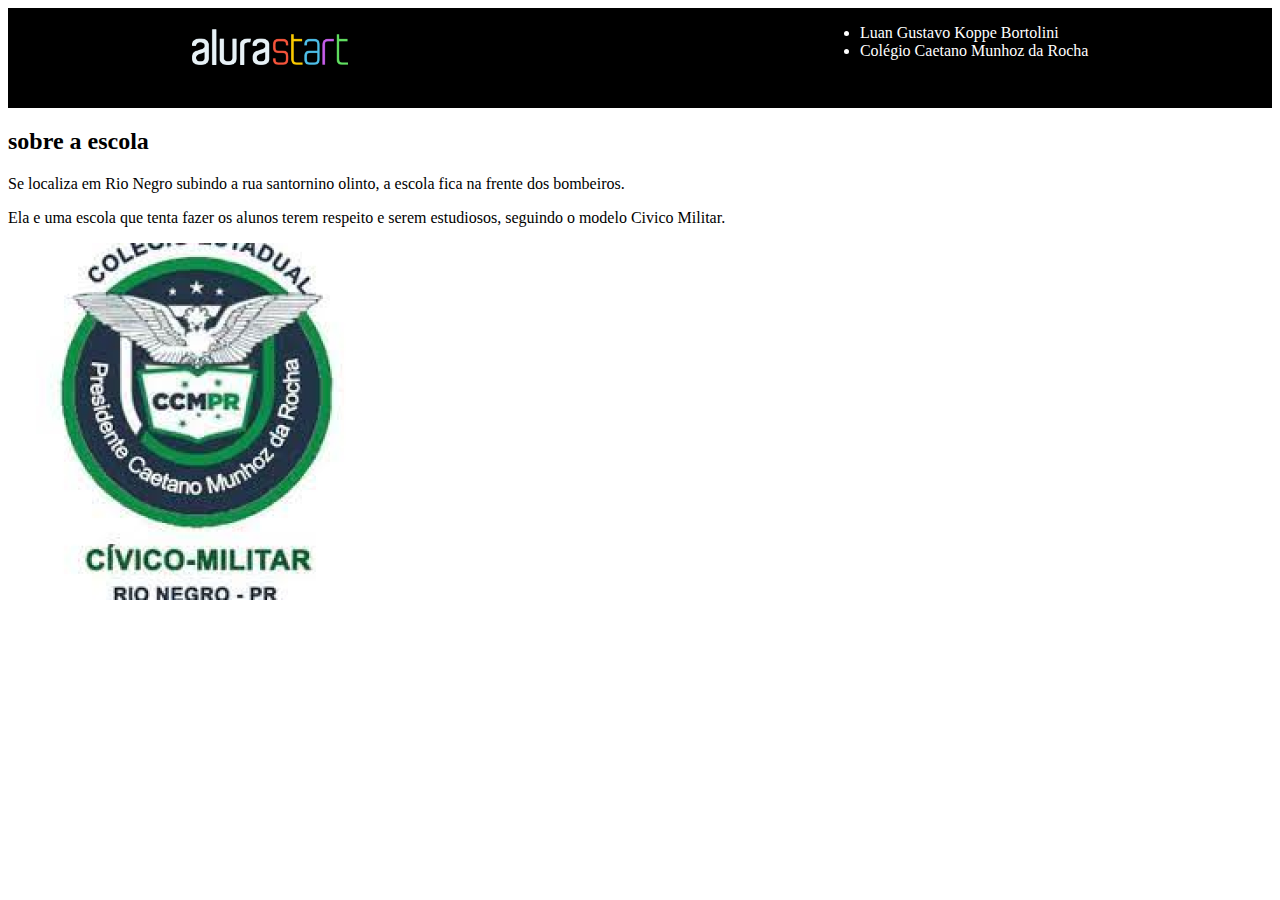
==== index.html @ e08c47ab "Add files via upload" ====
<!DOCTYPE html>
<html lang="en">
<head>
    <meta charset="UTF-8">
    <meta http-equiv="X-UA-Compatible" content="IE=edge">
    <meta name="viewport" content="width=device-width, initial-scale=1.0">
    <title>sitezinho maneiro</title>
    <link rel="stylesheet" href="style.css">
</head>
<body>
    <header class="partecima">
        <h1><img src="alurastart logo 1.png" class="logo-cabecalho"alt="alurastart"> </h1>
            <ul class="lista-cabecalho">
                <li>Luan Gustavo Koppe Bortolini</li>
                <li>Colégio Caetano Munhoz da Rocha</li>
                </ul>
    </header>
    <section class="escola">
    <h2 class="titulodaescola">sobre a escola</h2>   
    <p class="escolatexto1">Se localiza em Rio Negro subindo a rua santornino olinto, a escola fica na frente dos bombeiros.</p> 
    <p class="escolatexto2">Ela e uma escola que tenta fazer os alunos terem respeito e serem estudiosos, seguindo o modelo Civico Militar.</p> 
    <img src="Formula-amico 1 (1).png" alt="colegio">
    
    </section>   
</body>
---- style.css ----
header{
    background-color:#000000;
    color: white;
    display: flex;
    justify-content:space-around;
    height: 100px;
}

.logo-cabecalho{
width: 60% ;

}
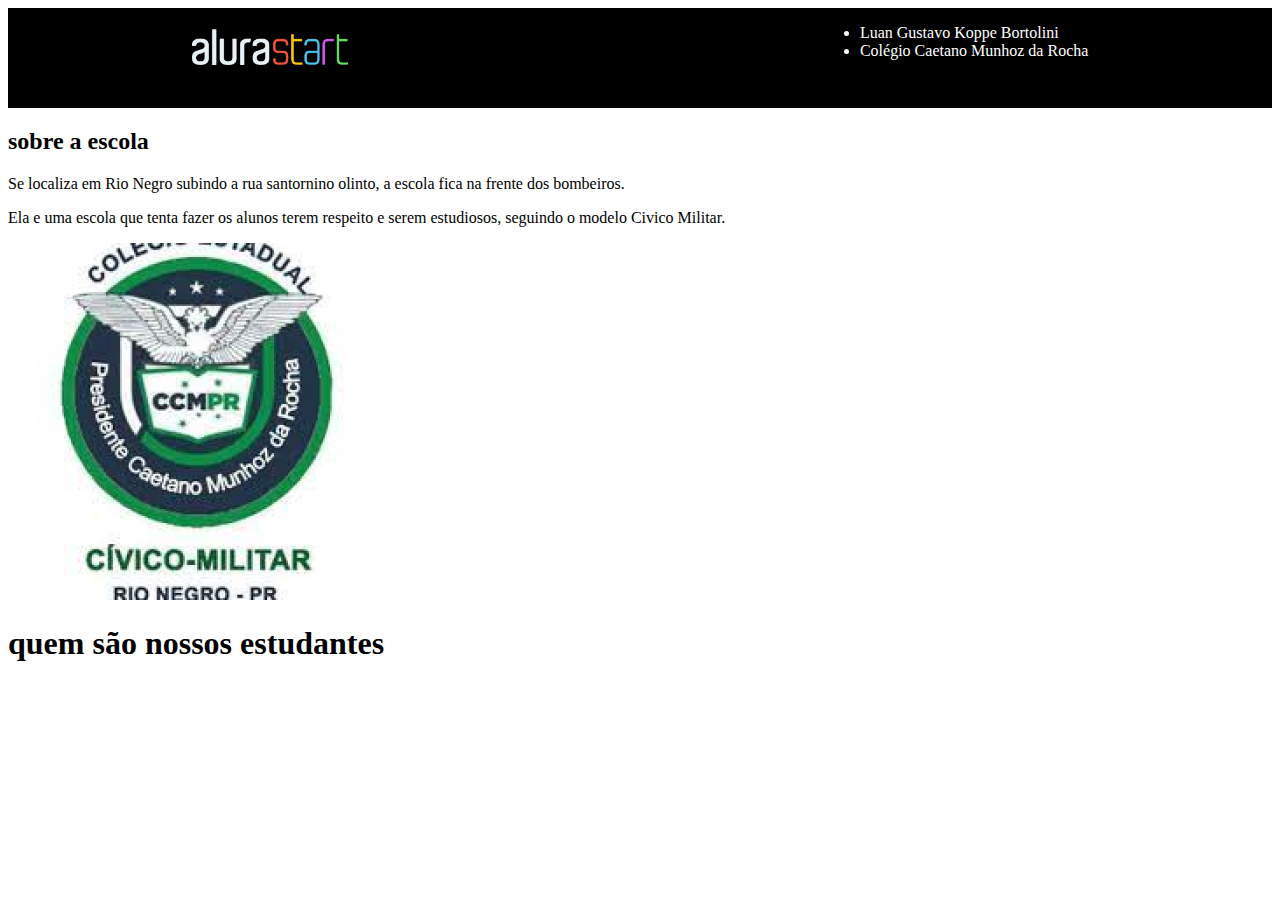
==== commit 3ec05c35: "Add files via upload" ====
--- a/index.html
+++ b/index.html
@@ -15,11 +15,19 @@
                 <li>Colégio Caetano Munhoz da Rocha</li>
                 </ul>
     </header>
-    <section class="escola">
+     <section class="escola">
+        <div>
     <h2 class="titulodaescola">sobre a escola</h2>   
     <p class="escolatexto1">Se localiza em Rio Negro subindo a rua santornino olinto, a escola fica na frente dos bombeiros.</p> 
     <p class="escolatexto2">Ela e uma escola que tenta fazer os alunos terem respeito e serem estudiosos, seguindo o modelo Civico Militar.</p> 
-    <img src="Formula-amico 1 (1).png" alt="colegio">
-    
-    </section>   
+    <img class="escolaimagem"src="Formula-amico 1 (1).png" alt="colegio"> 
+
+      <div>
+      </section> 
+      <section class="estudante">
+        <h1 class="estudante-titulo">quem são nossos estudantes</h1>
+        <img class="andre" src
+
+
+      </section>
 </body>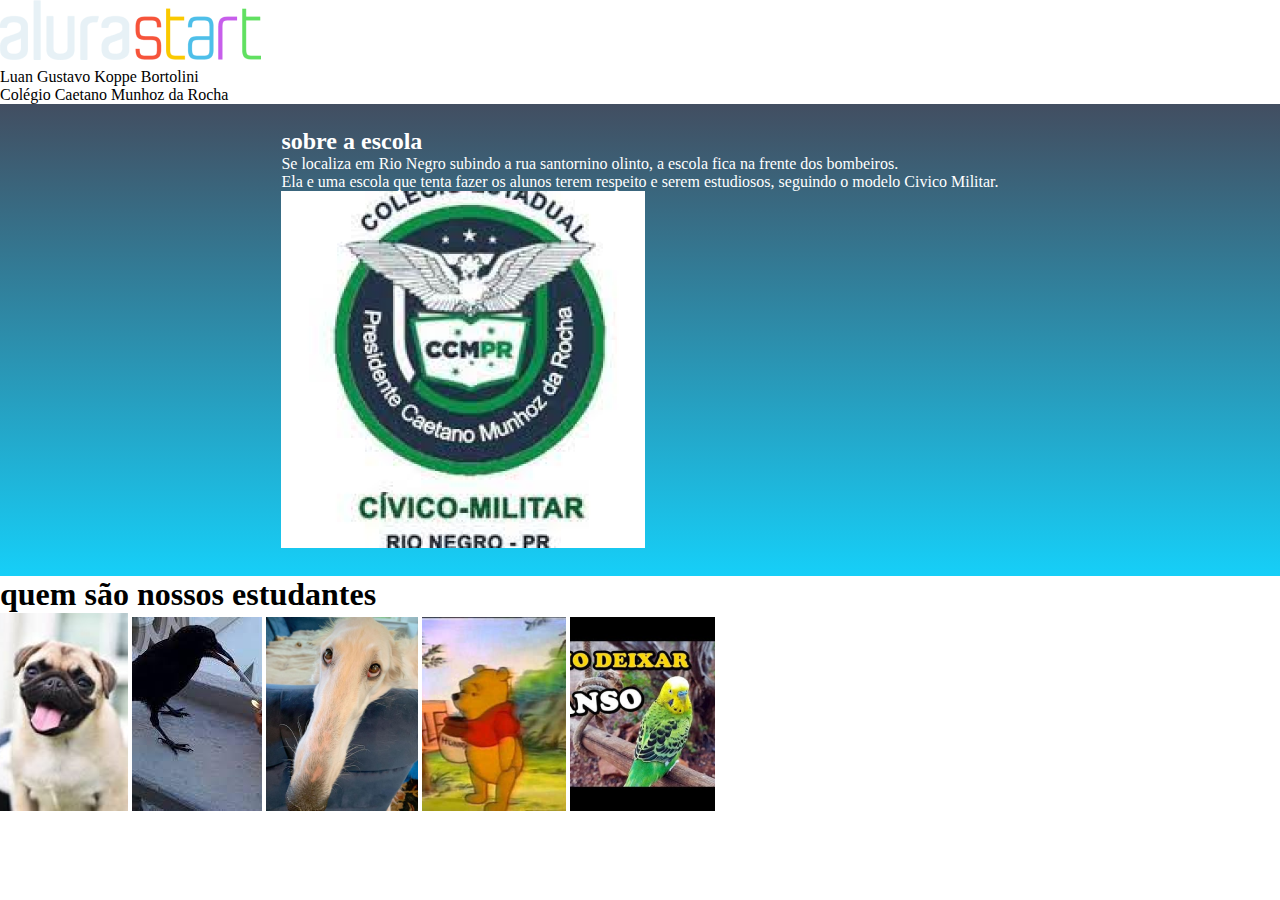
==== commit cf0ce5e5: "Add files via upload" ====
--- a/index.html
+++ b/index.html
@@ -26,7 +26,12 @@
       </section> 
       <section class="estudante">
         <h1 class="estudante-titulo">quem são nossos estudantes</h1>
-        <img class="andre" src
+        <img class="andre" src="image 1.png" alt="imagemandre">
+        <img class="brunno" src="image 2 (1).png" alt="imagebrunno">
+        <img class="fernando" src="image 3.png" alt="imagefernando">
+        <img class="gabriela" src="image 4.png" alt="imagegabriela">
+        <img class="graziele" src="image 5.png" alt="imagegraziele">
+        <img class=""
 
 
       </section>
--- a/style.css
+++ b/style.css
@@ -1,12 +1,74 @@
-header{
-    background-color:#000000;
+* {
+    margin: 0;
+    padding: 0;
+}
+
+.cabecalho {
+    background-color: #424E61;
     color: white;
     display: flex;
-    justify-content:space-around;
-    height: 100px;
+    justify-content: space-around;
+    align-items: center;
+    padding: 24px 0;
 }
 
-.logo-cabecalho{
-width: 60% ;
+.cabecalho-imagem{
+    width: 15%;
+}
 
+.cabecalho-lista-item{
+    display: inline-block;
+    margin: 0 16px;
+    font-size: 20px;
 }
+
+.escola-imagem{
+    width: 25%;
+}
+
+.escola{
+    background-image: linear-gradient(#424E61,#16CFF8);
+    color:white;
+    display: flex;
+    justify-content: center;
+    align-items: center;
+    padding: 24px 0;
+}
+
+.escola-div-conteudo{
+    width: 35%;
+}
+.escola-titulo{
+    padding: 24px 0
+}
+.estudante.imagem {width: 15%;} 
+
+
+
+
+
+
+
+
+
+
+
+
+
+
+
+
+
+
+
+
+
+
+
+
+
+
+
+
+
+
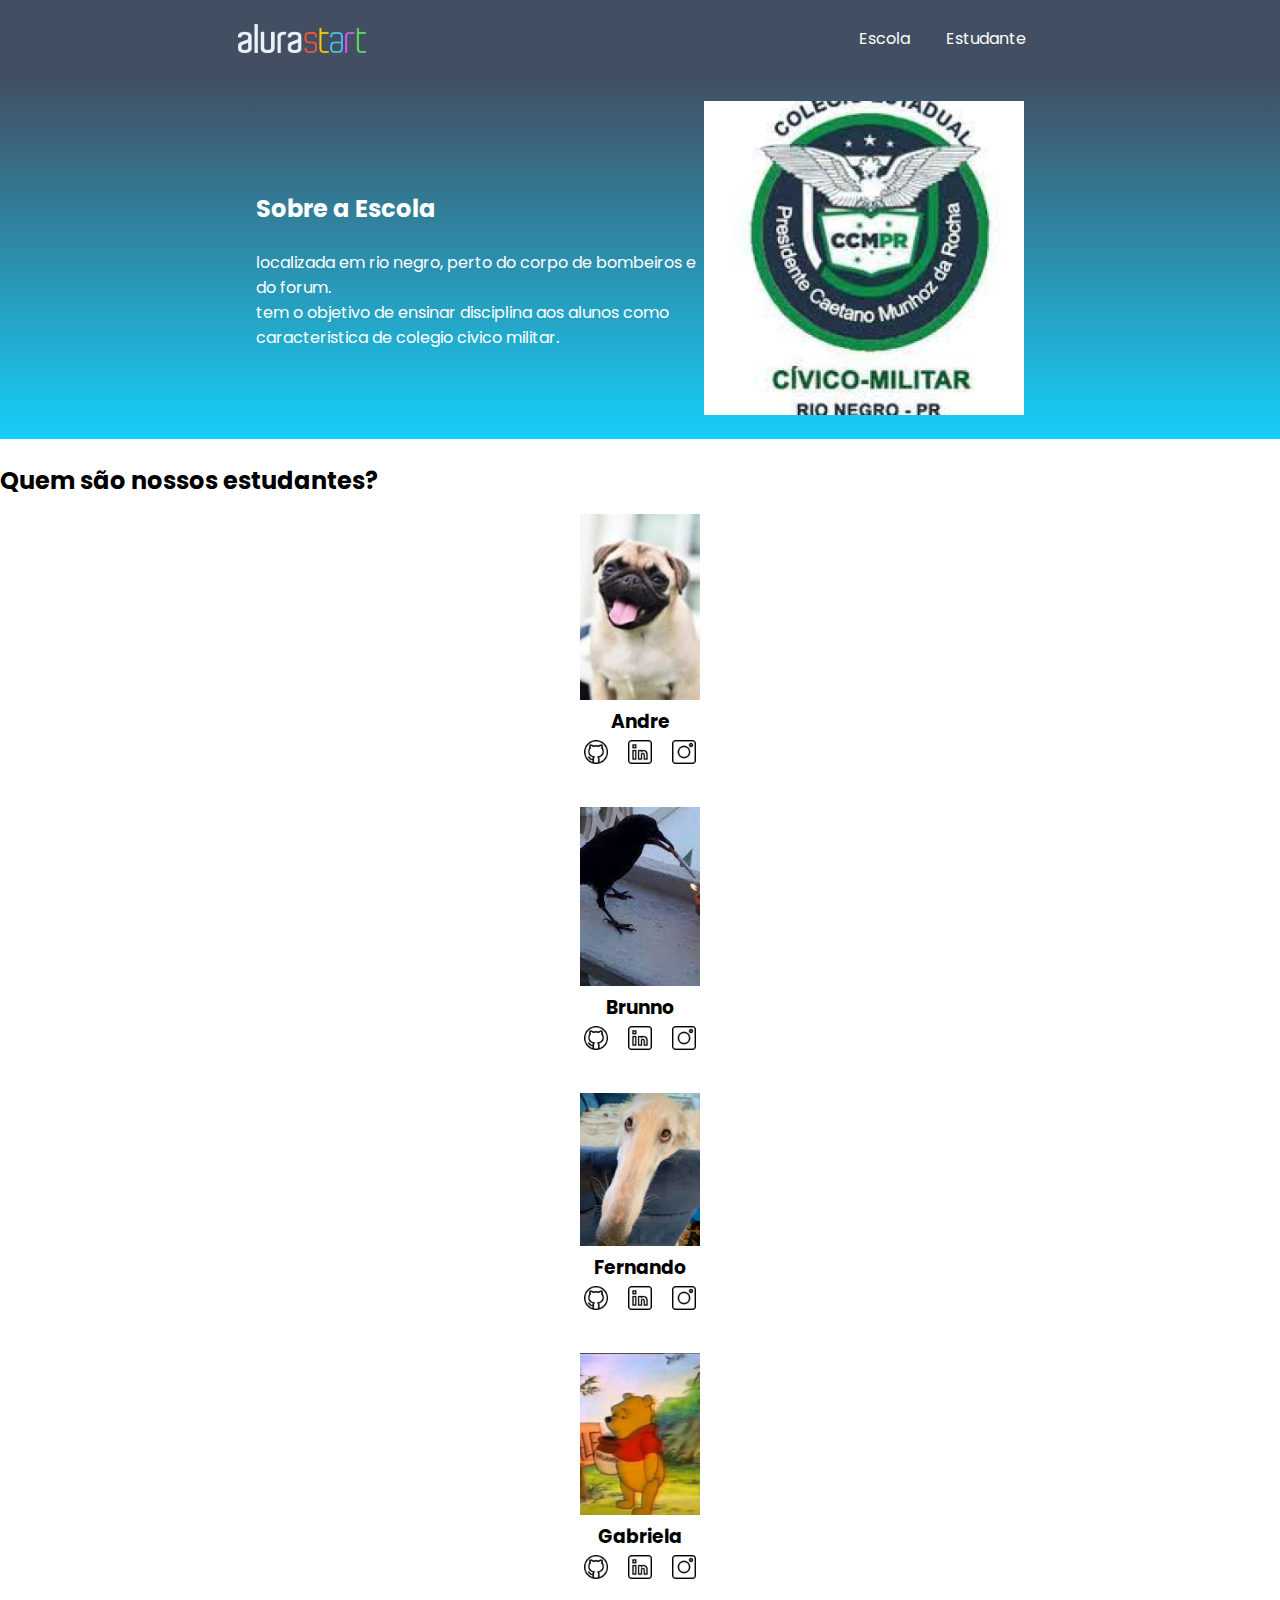
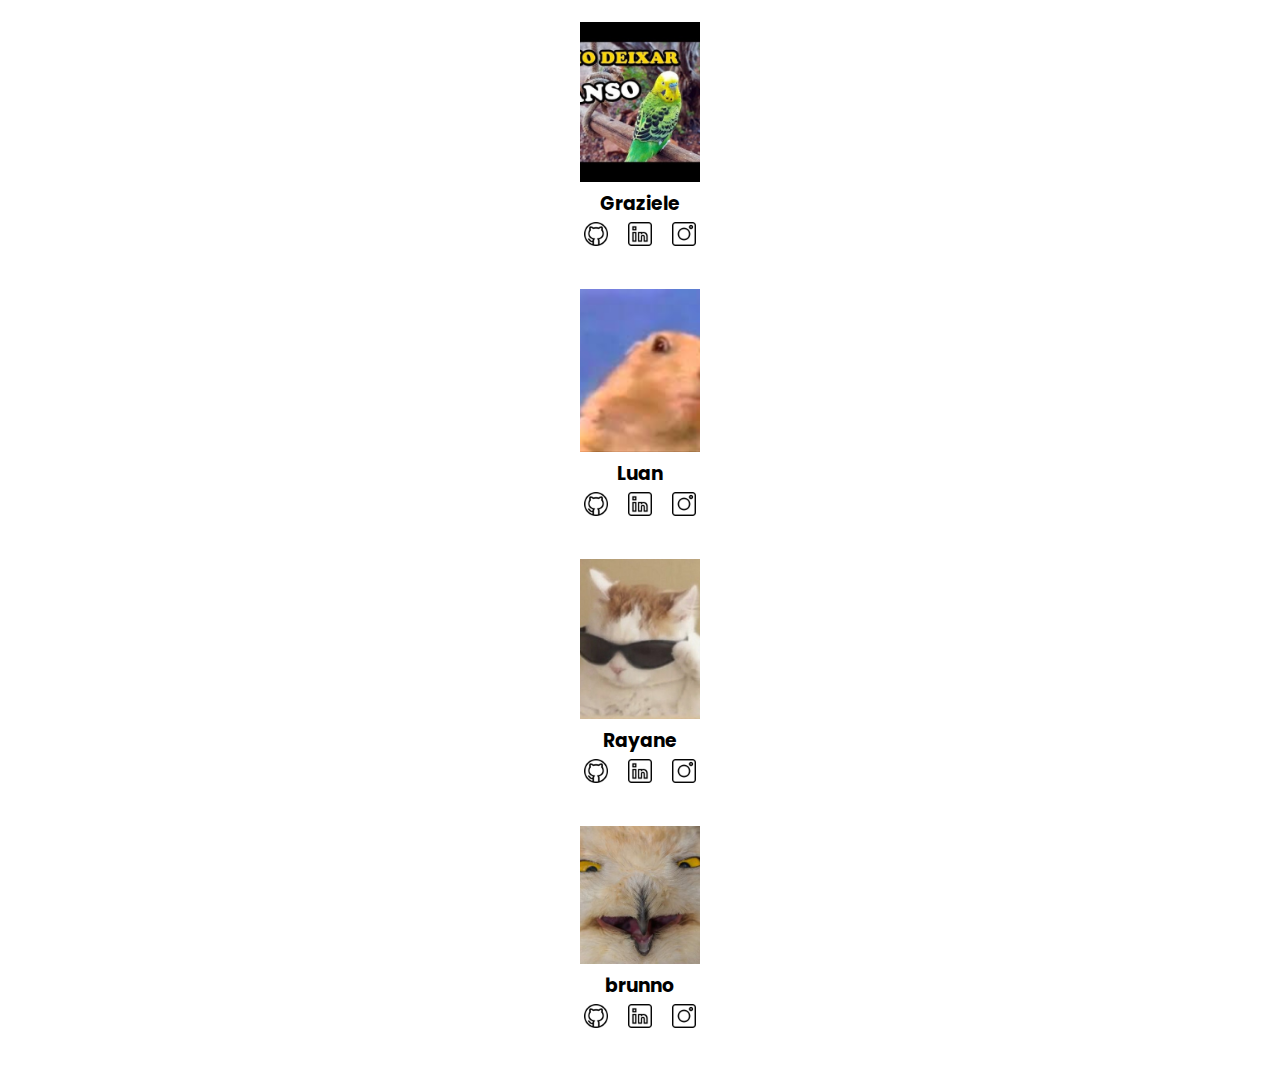
==== commit 10b37080: "Add files via upload" ====
--- a/index.html
+++ b/index.html
@@ -1,38 +1,99 @@
-<!DOCTYPE html>
-<html lang="en">
-<head>
-    <meta charset="UTF-8">
-    <meta http-equiv="X-UA-Compatible" content="IE=edge">
-    <meta name="viewport" content="width=device-width, initial-scale=1.0">
-    <title>sitezinho maneiro</title>
-    <link rel="stylesheet" href="style.css">
-</head>
-<body>
-    <header class="partecima">
-        <h1><img src="alurastart logo 1.png" class="logo-cabecalho"alt="alurastart"> </h1>
-            <ul class="lista-cabecalho">
-                <li>Luan Gustavo Koppe Bortolini</li>
-                <li>Colégio Caetano Munhoz da Rocha</li>
-                </ul>
-    </header>
-     <section class="escola">
-        <div>
-    <h2 class="titulodaescola">sobre a escola</h2>   
-    <p class="escolatexto1">Se localiza em Rio Negro subindo a rua santornino olinto, a escola fica na frente dos bombeiros.</p> 
-    <p class="escolatexto2">Ela e uma escola que tenta fazer os alunos terem respeito e serem estudiosos, seguindo o modelo Civico Militar.</p> 
-    <img class="escolaimagem"src="Formula-amico 1 (1).png" alt="colegio"> 
-
-      <div>
-      </section> 
-      <section class="estudante">
-        <h1 class="estudante-titulo">quem são nossos estudantes</h1>
-        <img class="andre" src="image 1.png" alt="imagemandre">
-        <img class="brunno" src="image 2 (1).png" alt="imagebrunno">
-        <img class="fernando" src="image 3.png" alt="imagefernando">
-        <img class="gabriela" src="image 4.png" alt="imagegabriela">
-        <img class="graziele" src="image 5.png" alt="imagegraziele">
-        <img class=""
-
-
-      </section>
-</body>+<!DOCTYPE html>
+<html lang="en">
+<head>
+    <meta charset="UTF-8">
+    <meta http-equiv="X-UA-Compatible" content="IE=edge">
+    <meta name="viewport" content="width=device-width, initial-scale=1.0">
+    <title>Equipe Alura Start</title>
+    <link rel="stylesheet" href="style.css">
+    <link rel="preconnect" href="https://fonts.googleapis.com">
+    <link rel="preconnect" href="https://fonts.gstatic.com" crossorigin>
+    <link href="https://fonts.googleapis.com/css2?family=Poppins&display=swap" rel="stylesheet">
+</head>
+<body>
+    <header class="cabecalho">
+        <img class="cabecalho-imagem" src="alurastart logo.png" alt="logo da alura start">
+        <ul class="cabecalho-lista">
+            <li class="cabecalho-lista-item">Escola</li>
+            <li class="cabecalho-lista-item">Estudante</li>
+        </ul>
+    </header>
+    <section class="escola">
+        <div class="escola-div-conteudo">
+            <h2 class="escola-titulo">Sobre a Escola</h2>
+            <p class="escola-texto-um">localizada em rio negro, perto do corpo de bombeiros e do forum.</p>
+            <p class="escola-texto-dois">tem o objetivo de ensinar disciplina aos alunos como caracteristica de colegio civico militar.</p>
+        </div>
+        <img class="escola-imagem" src="Formula-amico 1 (1).png" alt="imagem da logo da escola">
+    </section>
+    <section class="estudante">
+        <h2 class="estudante-titulo">Quem são nossos estudantes?</h2>
+        <div class="estudante-todos">
+        <span></span>
+        <div class="estudante-div">
+            <img class="estudante-imagem" src="image 1.png">
+            <h3 class="estudante-nome">Andre</h3>
+            <a href="https://github.com/marcelopaludetto"><img class="estudante-icone" src="github.png" alt="icone github"></a>
+            <a href="https://linkedin.com/marcelopaludetto"><img class="estudante-icone" src="linkedin.png" alt="icone linkedin"></a>
+            <a href="https://instagram.com/marcelopaludetto"><img class="estudante-icone" src="instagram.png" alt="icone instagram"></a>
+        </div>
+        <div class="estudante-div">
+            <img class="estudante-imagem" src="image 2 (1).png" alt="foto do marcelo">
+            <h3 class="estudante-nome">Brunno</h3>
+            <a href="https://github.com/marcelopaludetto"><img class="estudante-icone" src="github.png" alt="icone github"></a>
+            <a href="https://linkedin.com/marcelopaludetto"><img class="estudante-icone" src="linkedin.png" alt="icone linkedin"></a>
+            <a href="https://instagram.com/marcelopaludetto"><img class="estudante-icone" src="instagram.png" alt="icone instagram"></a>
+        </div>
+       
+        <div class="estudante-div">
+            <img class="estudante-imagem" src="image 3.png" alt="foto do marcelo">
+            <h3 class="estudante-nome">Fernando</h3>
+            <a href="https://github.com/marcelopaludetto"><img class="estudante-icone" src="github.png" alt="icone github"></a>
+            <a href="https://linkedin.com/marcelopaludetto"><img class="estudante-icone" src="linkedin.png" alt="icone linkedin"></a>
+            <a href="https://instagram.com/marcelopaludetto"><img class="estudante-icone" src="instagram.png" alt="icone instagram"></a>
+        </div>
+
+        <div class="estudante-div">
+            <img class="estudante-imagem" src="image 4.png" alt="foto do marcelo">
+            <h3 class="estudante-nome">Gabriela</h3>
+            <a href="https://github.com/marcelopaludetto"><img class="estudante-icone" src="github.png" alt="icone github"></a>
+            <a href="https://linkedin.com/marcelopaludetto"><img class="estudante-icone" src="linkedin.png" alt="icone linkedin"></a>
+            <a href="https://instagram.com/marcelopaludetto"><img class="estudante-icone" src="instagram.png" alt="icone instagram"></a>
+        </div>
+
+        <div class="estudante-div">
+            <img class="estudante-imagem" src="image 5.png" alt="foto do marcelo">
+            <h3 class="estudante-nome">Graziele</h3>
+            <a href="https://github.com/marcelopaludetto"><img class="estudante-icone" src="github.png" alt="icone github"></a>
+            <a href="https://linkedin.com/marcelopaludetto"><img class="estudante-icone" src="linkedin.png" alt="icone linkedin"></a>
+            <a href="https://instagram.com/marcelopaludetto"><img class="estudante-icone" src="instagram.png" alt="icone instagram"></a>
+        </div>
+
+        <div class="estudante-div">
+            <img class="estudante-imagem" src="image 6.png" alt="foto do marcelo">
+            <h3 class="estudante-nome">Luan</h3>
+            <a href="https://github.com/marcelopaludetto"><img class="estudante-icone" src="github.png" alt="icone github"></a>
+            <a href="https://linkedin.com/marcelopaludetto"><img class="estudante-icone" src="linkedin.png" alt="icone linkedin"></a>
+            <a href="https://instagram.com/marcelopaludetto"><img class="estudante-icone" src="instagram.png" alt="icone instagram"></a>
+        </div>
+
+        <div class="estudante-div">
+            <img class="estudante-imagem" src="image 7.png" alt="foto do marcelo">
+            <h3 class="estudante-nome">Rayane</h3>
+            <a href="https://github.com/marcelopaludetto"><img class="estudante-icone" src="github.png" alt="icone github"></a>
+            <a href="https://linkedin.com/marcelopaludetto"><img class="estudante-icone" src="linkedin.png" alt="icone linkedin"></a>
+            <a href="https://instagram.com/marcelopaludetto"><img class="estudante-icone" src="instagram.png" alt="icone instagram"></a>
+        </div>
+
+        <div class="estudante-div">
+            <img class="estudante-imagem" src="image 8.png" alt="foto do marcelo">
+            <h3 class="estudante-nome">brunno</h3>
+            <a href="https://github.com/marcelopaludetto"><img class="estudante-icone" src="github.png" alt="icone github"></a>
+            <a href="https://linkedin.com/marcelopaludetto"><img class="estudante-icone" src="linkedin.png" alt="icone linkedin"></a>
+            <a href="https://instagram.com/marcelopaludetto"><img class="estudante-icone" src="instagram.png" alt="icone instagram"></a>
+        </div>
+
+    </div>
+    </section>
+</body>
+</html>--- a/style.css
+++ b/style.css
@@ -1,74 +1,65 @@
-* {
-    margin: 0;
-    padding: 0;
-}
-
-.cabecalho {
-    background-color: #424E61;
-    color: white;
-    display: flex;
-    justify-content: space-around;
-    align-items: center;
-    padding: 24px 0;
-}
-
-.cabecalho-imagem{
-    width: 15%;
-}
-
-.cabecalho-lista-item{
-    display: inline-block;
-    margin: 0 16px;
-    font-size: 20px;
-}
-
-.escola-imagem{
-    width: 25%;
-}
-
-.escola{
-    background-image: linear-gradient(#424E61,#16CFF8);
-    color:white;
-    display: flex;
-    justify-content: center;
-    align-items: center;
-    padding: 24px 0;
-}
-
-.escola-div-conteudo{
-    width: 35%;
-}
-.escola-titulo{
-    padding: 24px 0
-}
-.estudante.imagem {width: 15%;} 
-
-
-
-
-
-
-
-
-
-
-
-
-
-
-
-
-
-
-
-
-
-
-
-
-
-
-
-
-
-
+*{
+    margin: 0;
+    padding: 0;
+}
+body {
+    font-family: 'Poppins', sans-serif;
+}
+.cabecalho {
+    background-color: #424E61;
+    color: white;
+    display: flex;
+    justify-content: space-around;
+    align-items: center;
+    padding: 24px 0;
+}
+
+.cabecalho-imagem{
+    width: 10%;
+}
+
+.cabecalho-lista-item{
+    display: inline-block;
+    margin: 0 16px;
+    font-size: 16px;
+}
+
+.escola-imagem{
+    width: 25%;
+}
+
+.escola{
+    background-image: linear-gradient(#424E61,#16CFF8);
+    color:white;
+    display: flex;
+    justify-content: center;
+    align-items: center;
+    padding: 24px 0;
+}
+
+.escola-div-conteudo{
+    width: 35%;
+}
+
+
+.escola-titulo{
+    padding: 24px 0;
+}
+
+.estudante{
+    padding: 24px 0;
+}
+.estudante-imagem{
+    width: 120px;
+}
+
+.estudante-icone{
+    width: 24px;
+    padding: 4px 8px;
+}
+
+.estudante-div{
+    text-align: center;
+    padding: 16px 0;
+}
+
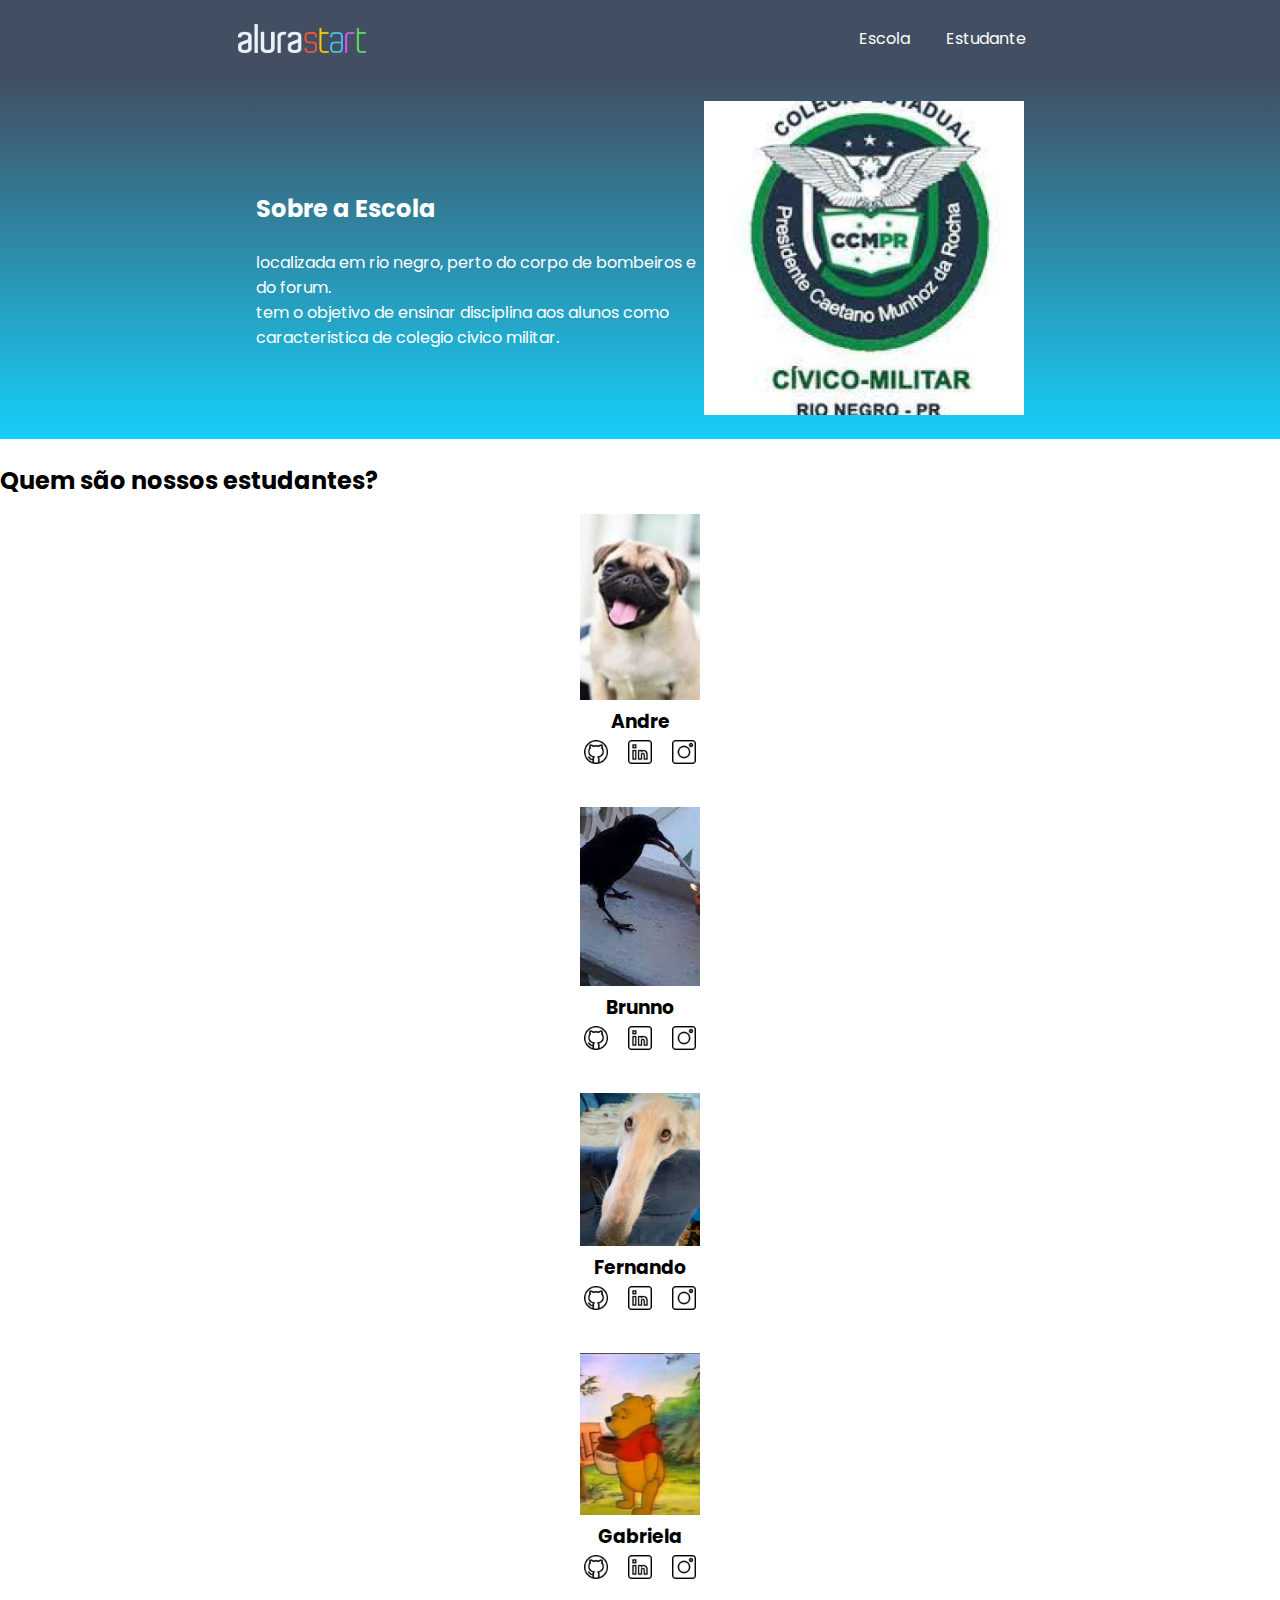
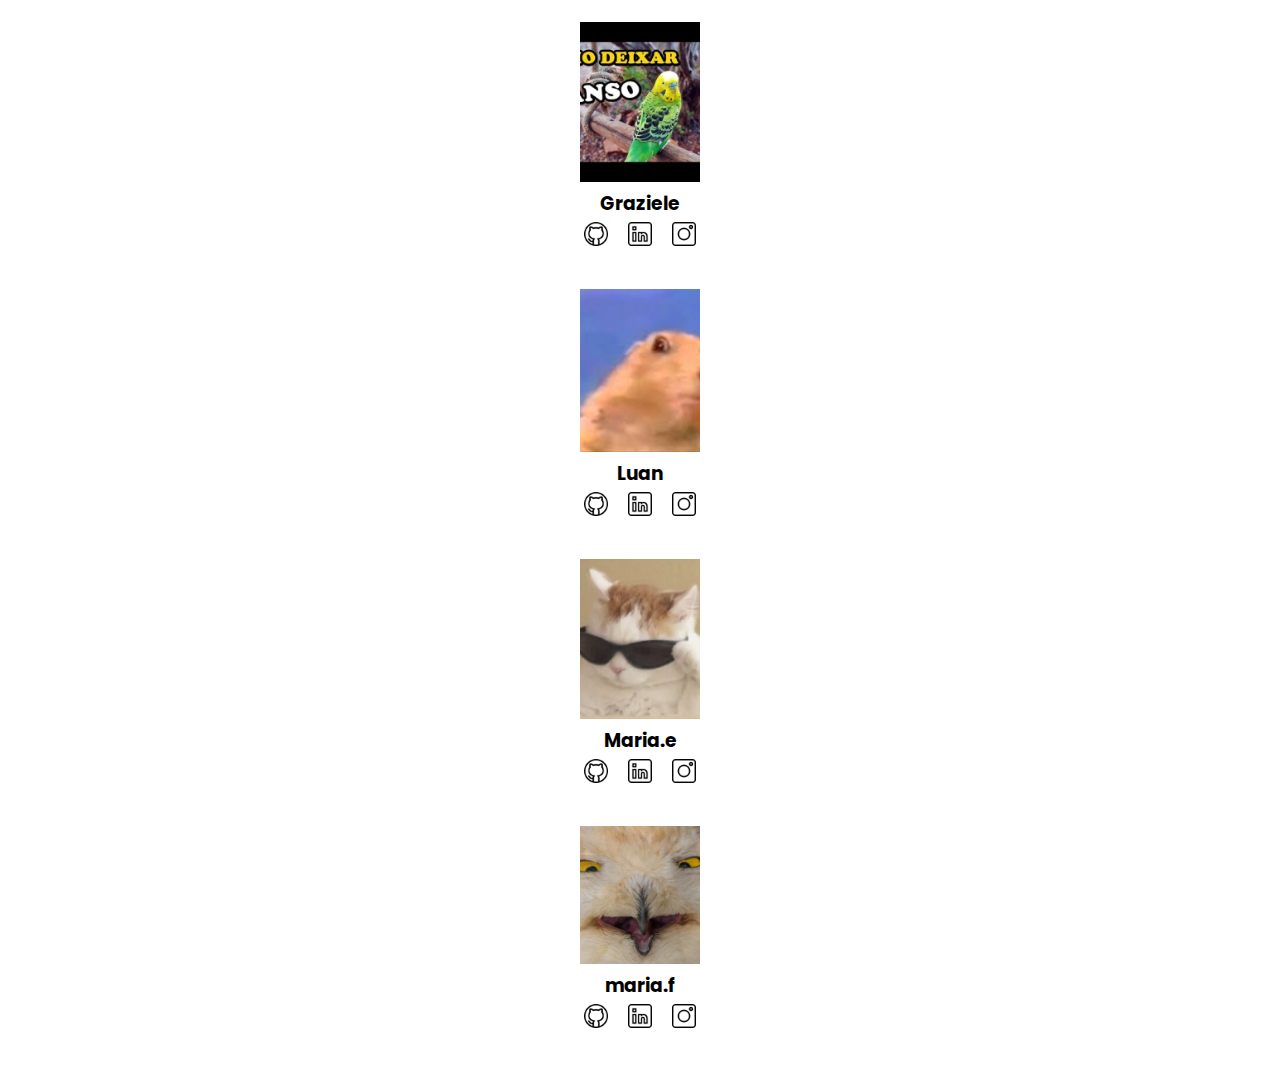
==== commit 15179724: "Add files via upload" ====
--- a/index.html
+++ b/index.html
@@ -79,7 +79,7 @@
 
         <div class="estudante-div">
             <img class="estudante-imagem" src="image 7.png" alt="foto do marcelo">
-            <h3 class="estudante-nome">Rayane</h3>
+            <h3 class="estudante-nome">Maria.e</h3>
             <a href="https://github.com/marcelopaludetto"><img class="estudante-icone" src="github.png" alt="icone github"></a>
             <a href="https://linkedin.com/marcelopaludetto"><img class="estudante-icone" src="linkedin.png" alt="icone linkedin"></a>
             <a href="https://instagram.com/marcelopaludetto"><img class="estudante-icone" src="instagram.png" alt="icone instagram"></a>
@@ -87,7 +87,7 @@
 
         <div class="estudante-div">
             <img class="estudante-imagem" src="image 8.png" alt="foto do marcelo">
-            <h3 class="estudante-nome">brunno</h3>
+            <h3 class="estudante-nome">maria.f</h3>
             <a href="https://github.com/marcelopaludetto"><img class="estudante-icone" src="github.png" alt="icone github"></a>
             <a href="https://linkedin.com/marcelopaludetto"><img class="estudante-icone" src="linkedin.png" alt="icone linkedin"></a>
             <a href="https://instagram.com/marcelopaludetto"><img class="estudante-icone" src="instagram.png" alt="icone instagram"></a>
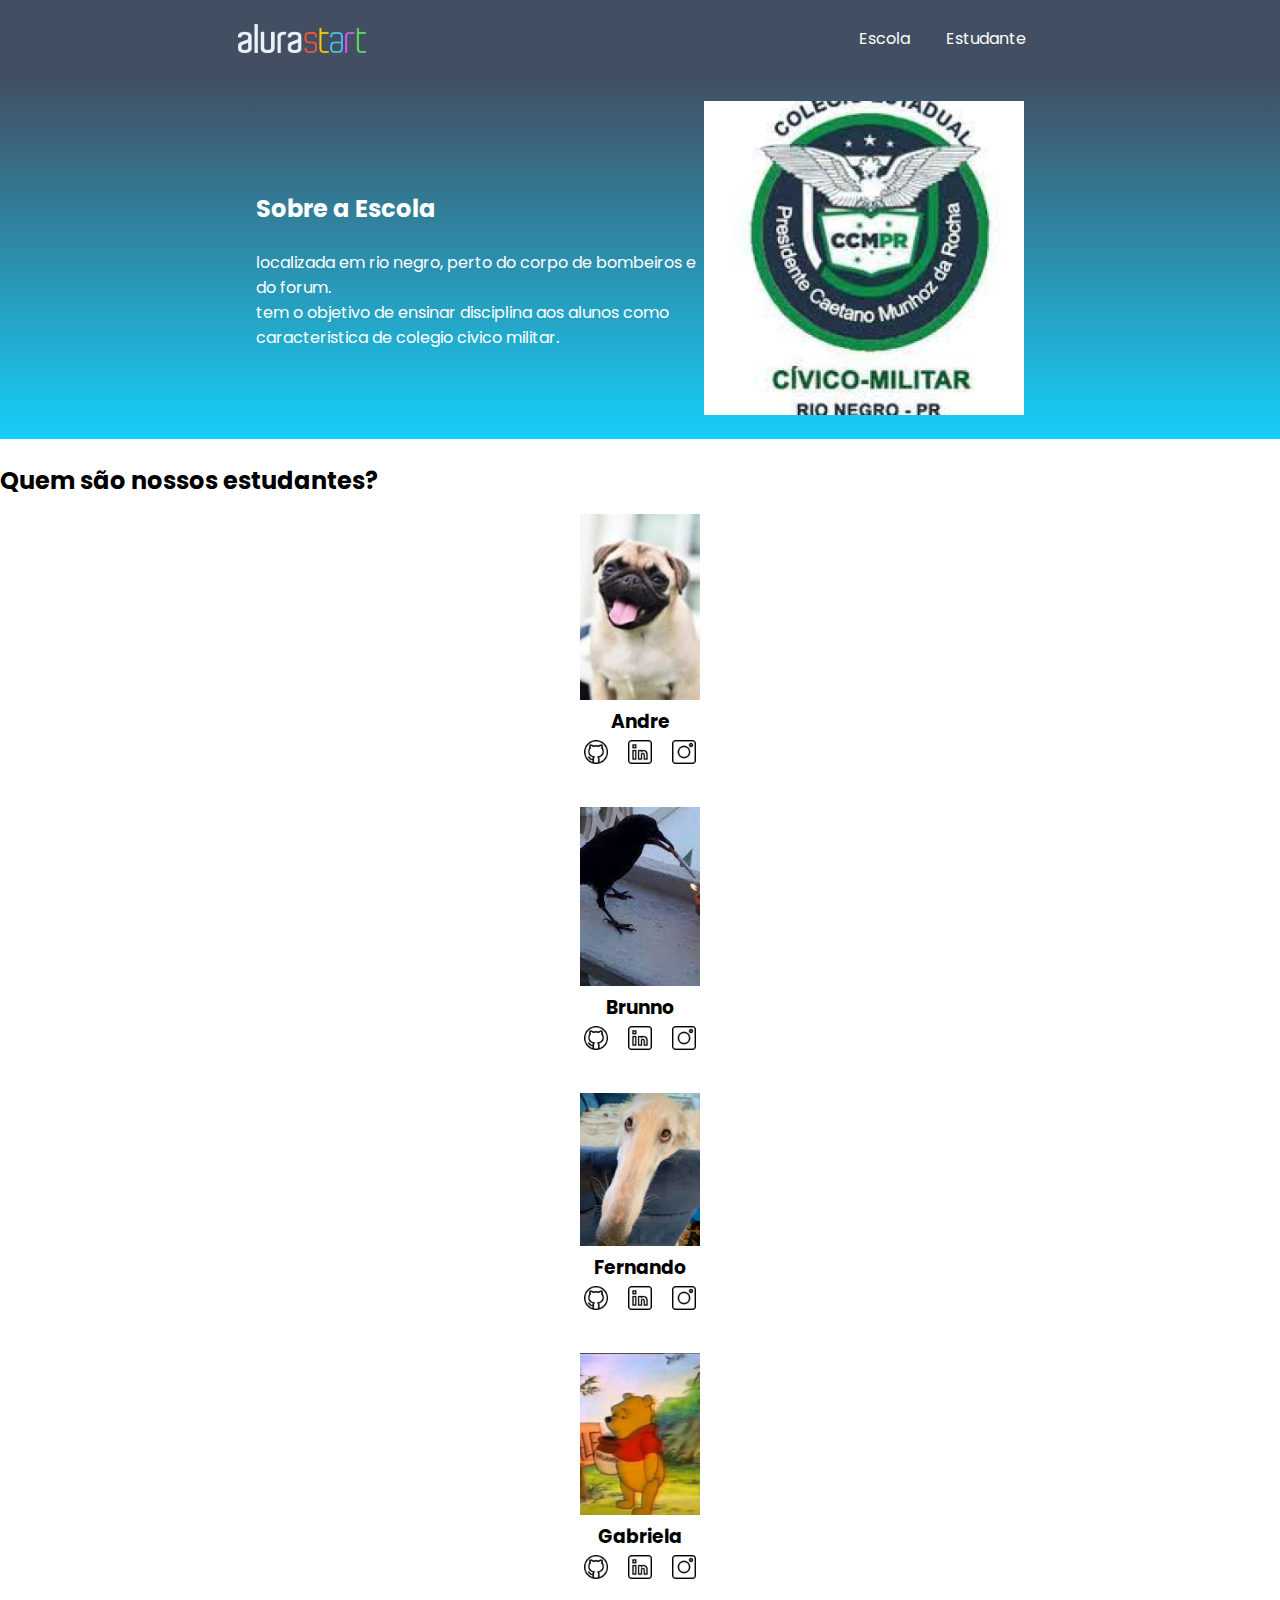
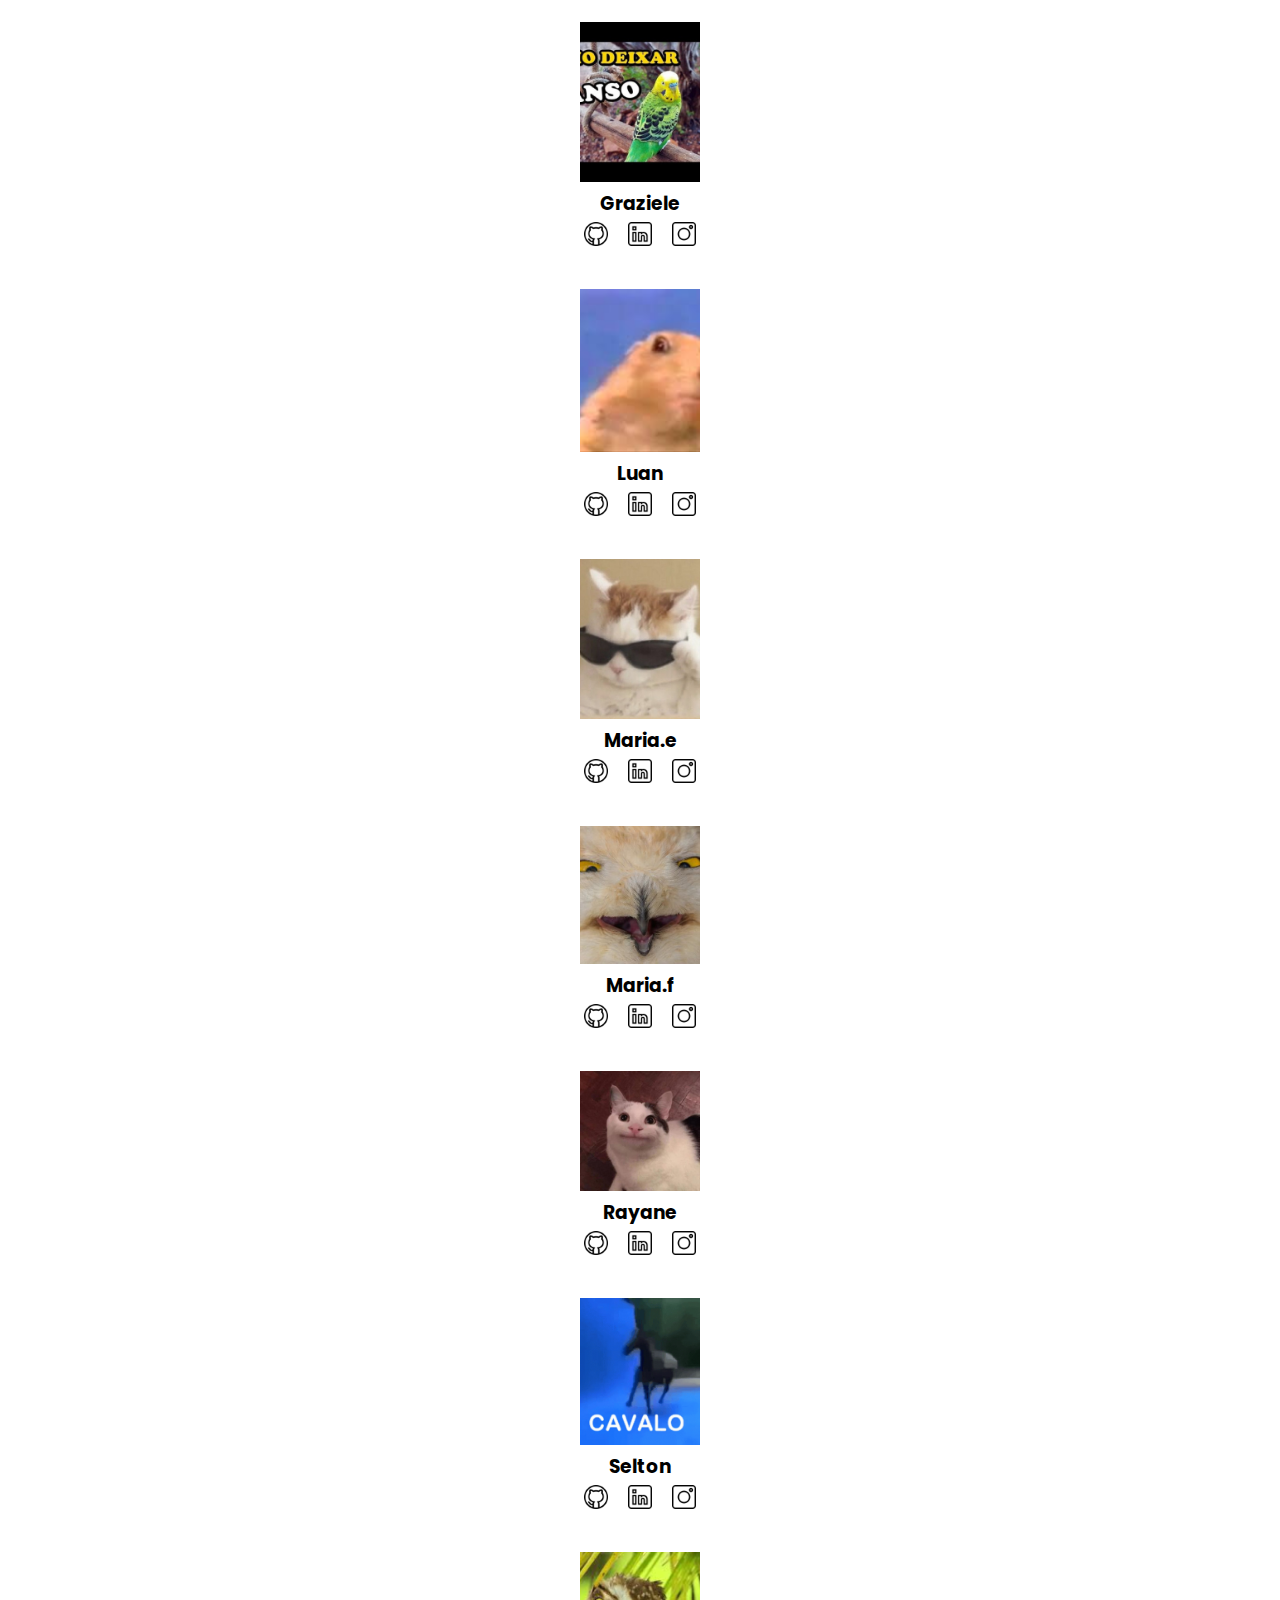
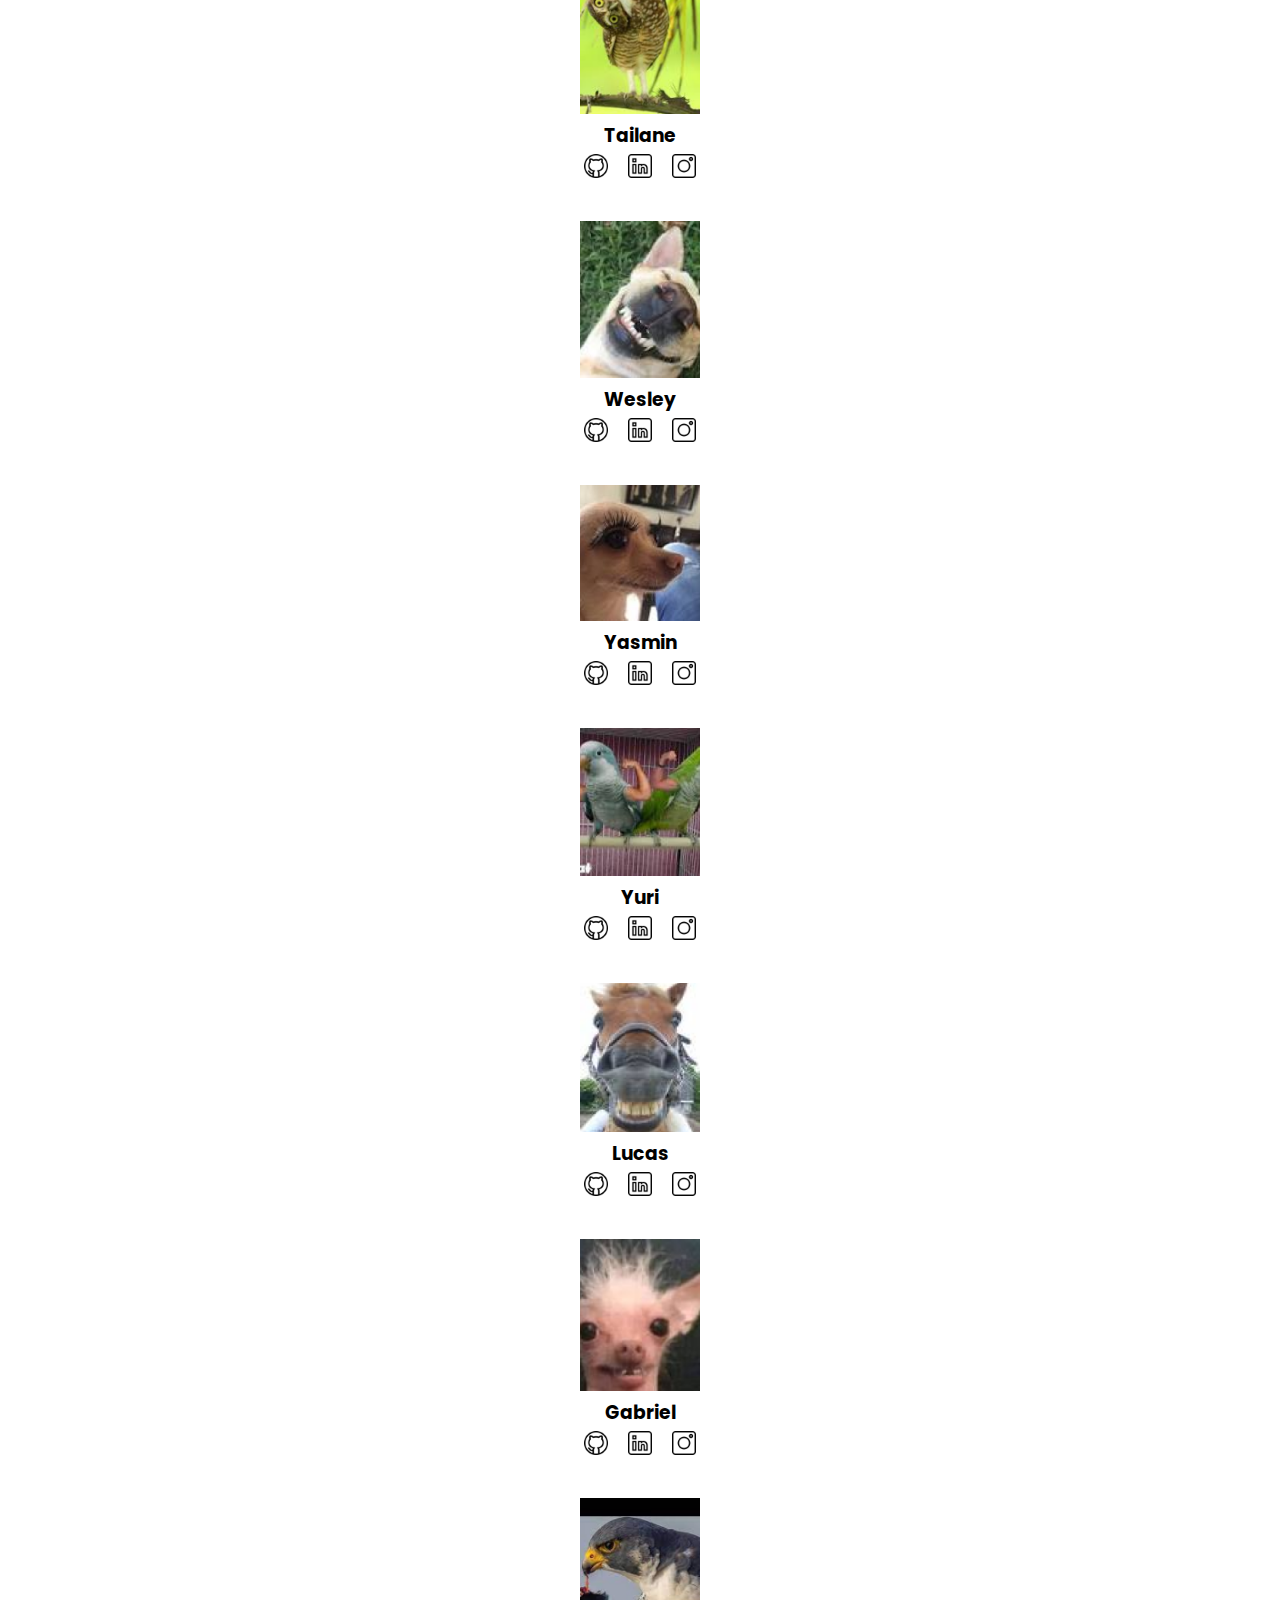
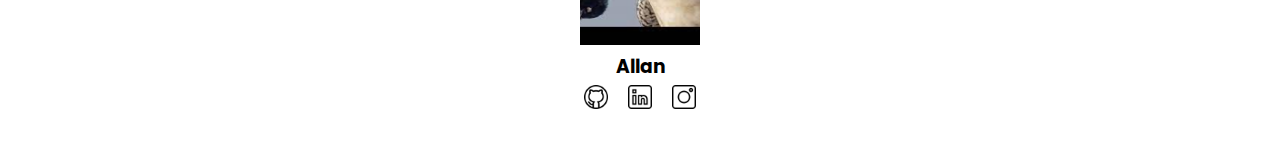
==== commit 7e6e6e0b: "Add files via upload" ====
--- a/index.html
+++ b/index.html
@@ -87,7 +87,79 @@
 
         <div class="estudante-div">
             <img class="estudante-imagem" src="image 8.png" alt="foto do marcelo">
-            <h3 class="estudante-nome">maria.f</h3>
+            <h3 class="estudante-nome">Maria.f</h3>
+            <a href="https://github.com/marcelopaludetto"><img class="estudante-icone" src="github.png" alt="icone github"></a>
+            <a href="https://linkedin.com/marcelopaludetto"><img class="estudante-icone" src="linkedin.png" alt="icone linkedin"></a>
+            <a href="https://instagram.com/marcelopaludetto"><img class="estudante-icone" src="instagram.png" alt="icone instagram"></a>
+        </div>
+
+        <div class="estudante-div">
+            <img class="estudante-imagem" src="unnamed.jpg" alt="foto do marcelo">
+            <h3 class="estudante-nome">Rayane</h3>
+            <a href="https://github.com/marcelopaludetto"><img class="estudante-icone" src="github.png" alt="icone github"></a>
+            <a href="https://linkedin.com/marcelopaludetto"><img class="estudante-icone" src="linkedin.png" alt="icone linkedin"></a>
+            <a href="https://instagram.com/marcelopaludetto"><img class="estudante-icone" src="instagram.png" alt="icone instagram"></a>
+        </div>
+
+        <div class="estudante-div">
+            <img class="estudante-imagem" src="image 10.png" alt="foto do marcelo">
+            <h3 class="estudante-nome">Selton</h3>
+            <a href="https://github.com/marcelopaludetto"><img class="estudante-icone" src="github.png" alt="icone github"></a>
+            <a href="https://linkedin.com/marcelopaludetto"><img class="estudante-icone" src="linkedin.png" alt="icone linkedin"></a>
+            <a href="https://instagram.com/marcelopaludetto"><img class="estudante-icone" src="instagram.png" alt="icone instagram"></a>
+        </div>
+
+        <div class="estudante-div">
+            <img class="estudante-imagem" src="image 11.png" alt="foto do marcelo">
+            <h3 class="estudante-nome">Tailane</h3>
+            <a href="https://github.com/marcelopaludetto"><img class="estudante-icone" src="github.png" alt="icone github"></a>
+            <a href="https://linkedin.com/marcelopaludetto"><img class="estudante-icone" src="linkedin.png" alt="icone linkedin"></a>
+            <a href="https://instagram.com/marcelopaludetto"><img class="estudante-icone" src="instagram.png" alt="icone instagram"></a>
+        </div>
+
+        <div class="estudante-div">
+            <img class="estudante-imagem" src="image 12.png" alt="foto do marcelo">
+            <h3 class="estudante-nome">Wesley</h3>
+            <a href="https://github.com/marcelopaludetto"><img class="estudante-icone" src="github.png" alt="icone github"></a>
+            <a href="https://linkedin.com/marcelopaludetto"><img class="estudante-icone" src="linkedin.png" alt="icone linkedin"></a>
+            <a href="https://instagram.com/marcelopaludetto"><img class="estudante-icone" src="instagram.png" alt="icone instagram"></a>
+        </div>
+
+        <div class="estudante-div">
+            <img class="estudante-imagem" src="image 13.png" alt="foto do marcelo">
+            <h3 class="estudante-nome">Yasmin</h3>
+            <a href="https://github.com/marcelopaludetto"><img class="estudante-icone" src="github.png" alt="icone github"></a>
+            <a href="https://linkedin.com/marcelopaludetto"><img class="estudante-icone" src="linkedin.png" alt="icone linkedin"></a>
+            <a href="https://instagram.com/marcelopaludetto"><img class="estudante-icone" src="instagram.png" alt="icone instagram"></a>
+        </div>
+
+        <div class="estudante-div">
+            <img class="estudante-imagem" src="image 14.png" alt="foto do marcelo">
+            <h3 class="estudante-nome">Yuri</h3>
+            <a href="https://github.com/marcelopaludetto"><img class="estudante-icone" src="github.png" alt="icone github"></a>
+            <a href="https://linkedin.com/marcelopaludetto"><img class="estudante-icone" src="linkedin.png" alt="icone linkedin"></a>
+            <a href="https://instagram.com/marcelopaludetto"><img class="estudante-icone" src="instagram.png" alt="icone instagram"></a>
+        </div>
+
+        <div class="estudante-div">
+            <img class="estudante-imagem" src="image 15 (1).png" alt="foto do marcelo">
+            <h3 class="estudante-nome">Lucas</h3>
+            <a href="https://github.com/marcelopaludetto"><img class="estudante-icone" src="github.png" alt="icone github"></a>
+            <a href="https://linkedin.com/marcelopaludetto"><img class="estudante-icone" src="linkedin.png" alt="icone linkedin"></a>
+            <a href="https://instagram.com/marcelopaludetto"><img class="estudante-icone" src="instagram.png" alt="icone instagram"></a>
+        </div>
+
+        <div class="estudante-div">
+            <img class="estudante-imagem" src="image 16.png" alt="foto do marcelo">
+            <h3 class="estudante-nome">Gabriel</h3>
+            <a href="https://github.com/marcelopaludetto"><img class="estudante-icone" src="github.png" alt="icone github"></a>
+            <a href="https://linkedin.com/marcelopaludetto"><img class="estudante-icone" src="linkedin.png" alt="icone linkedin"></a>
+            <a href="https://instagram.com/marcelopaludetto"><img class="estudante-icone" src="instagram.png" alt="icone instagram"></a>
+        </div>
+
+        <div class="estudante-div">
+            <img class="estudante-imagem" src="image 17.png" alt="foto do marcelo">
+            <h3 class="estudante-nome">Allan</h3>
             <a href="https://github.com/marcelopaludetto"><img class="estudante-icone" src="github.png" alt="icone github"></a>
             <a href="https://linkedin.com/marcelopaludetto"><img class="estudante-icone" src="linkedin.png" alt="icone linkedin"></a>
             <a href="https://instagram.com/marcelopaludetto"><img class="estudante-icone" src="instagram.png" alt="icone instagram"></a>
